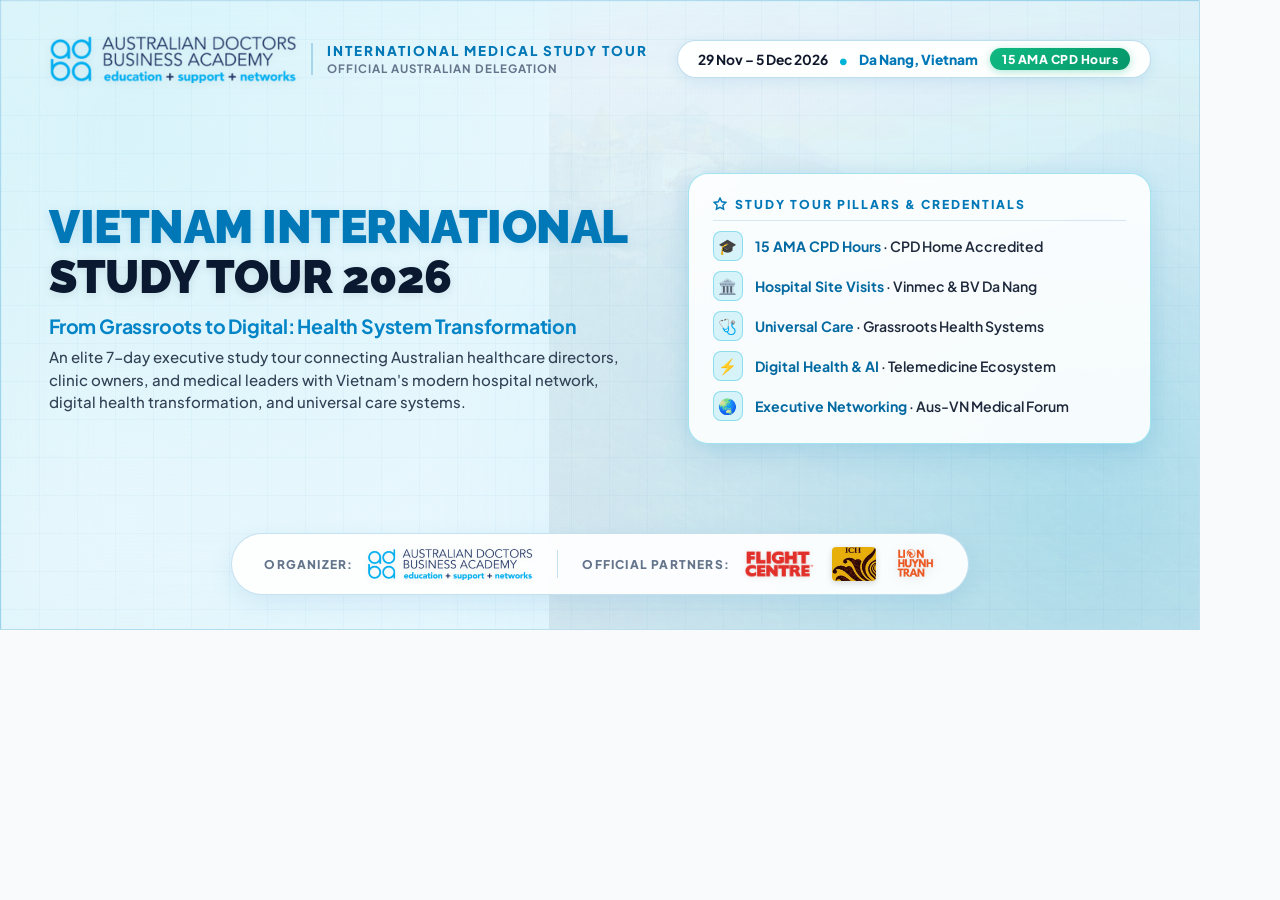
==== og-banner-option2-split.html @ 67b41bbf "feat(branding): add light medical luxury OG banner and assign social share metadata" ====
<!DOCTYPE html>
<html lang="en">
<head>
  <meta charset="UTF-8">
  <title>OG Banner Option 2 - Split 2-Column Layout | Vietnam International Study Tour 2026</title>
  <link rel="preconnect" href="https://fonts.googleapis.com">
  <link rel="preconnect" href="https://fonts.gstatic.com" crossorigin>
  <link href="https://fonts.googleapis.com/css2?family=Plus+Jakarta+Sans:wght@400;500;600;700;800;900&family=Raleway:wght@700;800;900&display=swap" rel="stylesheet">
  <style>
    * {
      margin: 0;
      padding: 0;
      box-sizing: border-box;
    }
    body {
      width: 1200px;
      height: 630px;
      overflow: hidden;
      background: #f8fafc;
      font-family: 'Plus Jakarta Sans', -apple-system, BlinkMacSystemFont, "Segoe UI", Roboto, sans-serif;
      display: flex;
      align-items: center;
      justify-content: center;
    }
    .og-container {
      width: 1200px;
      height: 630px;
      position: relative;
      background: 
        radial-gradient(circle at 10% 20%, rgba(202, 240, 248, 0.70) 0%, transparent 60%),
        radial-gradient(circle at 90% 80%, rgba(0, 180, 216, 0.20) 0%, transparent 55%),
        radial-gradient(circle at 50% 40%, rgba(240, 249, 255, 0.85) 0%, transparent 100%),
        linear-gradient(135deg, #ffffff 0%, #f0f9ff 50%, #e0f2fe 100%);
      display: flex;
      flex-direction: column;
      justify-content: space-between;
      padding: 34px 48px;
      border: 1.5px solid rgba(0, 119, 182, 0.20);
      box-shadow: inset 0 0 100px rgba(202, 240, 248, 0.45);
    }
    /* Subtle medical architectural grid overlay */
    .og-container::before {
      content: "";
      position: absolute;
      inset: 0;
      background-image: linear-gradient(rgba(0, 119, 182, 0.04) 1px, transparent 1px),
                        linear-gradient(90deg, rgba(0, 119, 182, 0.04) 1px, transparent 1px);
      background-size: 38px 38px;
      opacity: 0.85;
      pointer-events: none;
    }
    /* Subtle watermark background of hero image */
    .og-bg-watermark {
      position: absolute;
      right: 0;
      bottom: 0;
      width: 650px;
      height: 100%;
      background: url('assets/images/hero-banner.webp') right center/cover no-repeat;
      opacity: 0.07;
      mix-blend-mode: multiply;
      pointer-events: none;
    }

    /* ==========================================================================
       TOP BAR (NO WRAP - CRISP LIGHT MEDICAL THEME)
       ========================================================================== */
    .og-top-bar {
      display: flex;
      align-items: center;
      justify-content: space-between;
      width: 100%;
      z-index: 2;
      gap: 16px;
      flex-wrap: nowrap;
    }
    .og-brand-group {
      display: flex;
      align-items: center;
      gap: 14px;
      flex-shrink: 0;
      white-space: nowrap;
    }
    .og-brand-logo {
      height: 48px;
      width: auto;
      object-fit: contain;
      filter: drop-shadow(0 2px 4px rgba(0, 0, 0, 0.08));
    }
    .og-series-divider {
      width: 1.5px;
      height: 32px;
      background: rgba(0, 119, 182, 0.25);
    }
    .og-series-badge {
      display: flex;
      flex-direction: column;
      gap: 2px;
      white-space: nowrap;
    }
    .og-series-tag {
      font-size: 0.84rem;
      font-weight: 800;
      color: #0077b6;
      letter-spacing: 2px;
      text-transform: uppercase;
      white-space: nowrap;
    }
    .og-series-sub {
      font-size: 0.72rem;
      font-weight: 700;
      color: #64748b;
      letter-spacing: 1px;
      text-transform: uppercase;
      white-space: nowrap;
    }

    /* TOP RIGHT DATE & CPD BADGE (100% SINGLE LINE) */
    .og-date-badge {
      display: inline-flex;
      align-items: center;
      gap: 10px;
      background: rgba(255, 255, 255, 0.95);
      backdrop-filter: blur(14px);
      -webkit-backdrop-filter: blur(14px);
      border: 1.5px solid rgba(0, 119, 182, 0.25);
      border-radius: 40px;
      padding: 7px 20px;
      font-size: 0.86rem;
      font-weight: 700;
      color: #0f172a;
      white-space: nowrap;
      flex-shrink: 0;
      box-shadow: 0 4px 14px rgba(0, 119, 182, 0.10);
    }
    .og-date-badge span {
      white-space: nowrap;
    }
    .og-date-badge .bullet {
      color: #00b4d8;
      font-weight: 800;
      font-size: 0.95rem;
    }
    .og-date-badge .venue {
      color: #0077b6;
      font-weight: 800;
      white-space: nowrap;
    }
    .og-date-badge .cpd-pill {
      background: linear-gradient(135deg, #10b981 0%, #059669 100%);
      color: #ffffff;
      padding: 3px 12px;
      border-radius: 20px;
      font-size: 0.76rem;
      font-weight: 800;
      letter-spacing: 0.5px;
      white-space: nowrap;
      margin-left: 2px;
      display: inline-flex;
      align-items: center;
      box-shadow: 0 2px 8px rgba(16, 185, 129, 0.35);
    }

    /* ==========================================================================
       MAIN CONTENT GRID (LEFT HERO / RIGHT HIGHLIGHTS CARD)
       ========================================================================== */
    .og-main-grid {
      display: grid;
      grid-template-columns: 1.30fr 1fr;
      gap: 36px;
      align-items: center;
      margin: 8px 0;
      z-index: 2;
    }

    /* LEFT HERO INFO */
    .og-left-content {
      display: flex;
      flex-direction: column;
      text-align: left;
    }
    .og-title {
      font-family: 'Raleway', sans-serif;
      font-size: 2.85rem;
      font-weight: 900;
      line-height: 1.1;
      letter-spacing: -0.5px;
      margin-bottom: 12px;
      text-transform: uppercase;
    }
    .og-title .line-blue {
      color: #0077b6;
      text-shadow: 0 2px 10px rgba(0, 119, 182, 0.15);
      display: block;
    }
    .og-title .line-dark {
      color: #0a192f;
      text-shadow: 0 2px 10px rgba(10, 25, 47, 0.10);
      display: block;
    }
    .og-subtitle {
      font-size: 1.22rem;
      font-weight: 700;
      color: #0284c7;
      margin-bottom: 8px;
      letter-spacing: -0.2px;
    }
    .og-desc {
      font-size: 0.94rem;
      line-height: 1.5;
      font-weight: 500;
      color: #334155;
      max-width: 96%;
    }

    /* RIGHT HIGHLIGHTS CARD (Medical Pure Glassmorphism) */
    .og-right-card {
      background: rgba(255, 255, 255, 0.88);
      border: 1.5px solid rgba(0, 180, 216, 0.35);
      border-radius: 20px;
      padding: 22px 24px;
      backdrop-filter: blur(16px);
      -webkit-backdrop-filter: blur(16px);
      box-shadow: 0 12px 30px rgba(0, 119, 182, 0.12), 0 0 20px rgba(0, 180, 216, 0.08);
      display: flex;
      flex-direction: column;
      gap: 10px;
    }
    .og-card-header {
      font-size: 0.76rem;
      font-weight: 800;
      color: #0077b6;
      text-transform: uppercase;
      letter-spacing: 2px;
      border-bottom: 1.5px solid rgba(0, 119, 182, 0.15);
      padding-bottom: 8px;
      display: flex;
      align-items: center;
      gap: 8px;
    }
    .og-card-item {
      display: flex;
      align-items: center;
      gap: 12px;
      font-size: 0.88rem;
      font-weight: 600;
      color: #1e293b;
    }
    .og-card-icon {
      width: 30px;
      height: 30px;
      border-radius: 8px;
      background: rgba(0, 180, 216, 0.14);
      border: 1px solid rgba(0, 180, 216, 0.35);
      display: flex;
      align-items: center;
      justify-content: center;
      font-size: 0.95rem;
      flex-shrink: 0;
    }
    .og-card-item strong {
      color: #0369a1;
    }

    /* ==========================================================================
       BOTTOM BAR: CENTERED ORGANIZER & PARTNERS CAPSULE (TÁCH NỀN HOÀN TOÀN)
       ========================================================================== */
    .og-bottom-wrapper {
      display: flex;
      justify-content: center;
      align-items: center;
      width: 100%;
      z-index: 2;
    }
    .og-organizers {
      display: inline-flex;
      align-items: center;
      justify-content: center;
      gap: 24px;
      background: rgba(255, 255, 255, 0.92);
      border: 1.5px solid rgba(0, 119, 182, 0.22);
      padding: 9px 32px;
      border-radius: 50px;
      backdrop-filter: blur(14px);
      -webkit-backdrop-filter: blur(14px);
      box-shadow: 0 8px 24px rgba(0, 119, 182, 0.10);
    }
    .og-org-item {
      display: flex;
      align-items: center;
      gap: 14px;
    }
    .og-org-label {
      font-size: 0.75rem;
      font-weight: 800;
      color: #64748b;
      text-transform: uppercase;
      letter-spacing: 1.2px;
      white-space: nowrap;
    }
    
    /* Logos directly integrated without clumsy white boxes */
    .og-adba-bottom-logo {
      height: 32px;
      width: auto;
      object-fit: contain;
      filter: drop-shadow(0 1px 3px rgba(0, 0, 0, 0.08));
    }

    .og-partners-group {
      display: flex;
      align-items: center;
      gap: 18px;
    }
    .og-partner-flightcentre {
      height: 30px;
      width: auto;
      object-fit: contain;
      filter: drop-shadow(0 1px 3px rgba(0, 0, 0, 0.08));
    }
    .og-partner-ich {
      height: 34px;
      width: auto;
      object-fit: contain;
      border-radius: 4px;
      box-shadow: 0 2px 6px rgba(0, 0, 0, 0.15);
    }
    .og-partner-lion {
      height: 42px;
      width: auto;
      object-fit: contain;
      filter: drop-shadow(0 2px 6px rgba(0, 0, 0, 0.10));
    }

    .og-org-divider {
      width: 1.5px;
      height: 28px;
      background: rgba(0, 119, 182, 0.22);
    }
  </style>
</head>
<body>
  <div class="og-container">
    <div class="og-bg-watermark"></div>
    
    <!-- TOP BAR (CLEAN SINGLE LINE ON LIGHT THEME) -->
    <div class="og-top-bar">
      <div class="og-brand-group">
        <img src="assets/images/adba-logo.png" alt="ADBA Logo" class="og-brand-logo">
        <div class="og-series-divider"></div>
        <div class="og-series-badge">
          <span class="og-series-tag">International Medical Study Tour</span>
          <span class="og-series-sub">Official Australian Delegation</span>
        </div>
      </div>
      <div class="og-date-badge">
        <span>29 Nov – 5 Dec 2026</span>
        <span class="bullet">•</span>
        <span class="venue">Da Nang, Vietnam</span>
        <span class="cpd-pill">15 AMA CPD Hours</span>
      </div>
    </div>

    <!-- MAIN GRID (LEFT: TITLE & INFO | RIGHT: HIGHLIGHTS CARD) -->
    <div class="og-main-grid">
      <div class="og-left-content">
        <h1 class="og-title">
          <span class="line-blue">VIETNAM INTERNATIONAL</span>
          <span class="line-dark">STUDY TOUR 2026</span>
        </h1>
        <div class="og-subtitle">
          From Grassroots to Digital: Health System Transformation
        </div>
        <p class="og-desc">
          An elite 7-day executive study tour connecting Australian healthcare directors, clinic owners, and medical leaders with Vietnam's modern hospital network, digital health transformation, and universal care systems.
        </p>
      </div>

      <div class="og-right-card">
        <div class="og-card-header">
          <svg width="14" height="14" viewBox="0 0 24 24" fill="none" stroke="currentColor" stroke-width="2.5"><polygon points="12 2 15.09 8.26 22 9.27 17 14.14 18.18 21.02 12 17.77 5.82 21.02 7 14.14 2 9.27 8.91 8.26 12 2"/></svg>
          Study Tour Pillars & Credentials
        </div>
        <div class="og-card-item">
          <div class="og-card-icon">🎓</div>
          <span><strong>15 AMA CPD Hours</strong> · CPD Home Accredited</span>
        </div>
        <div class="og-card-item">
          <div class="og-card-icon">🏛️</div>
          <span><strong>Hospital Site Visits</strong> · Vinmec & BV Da Nang</span>
        </div>
        <div class="og-card-item">
          <div class="og-card-icon">🩺</div>
          <span><strong>Universal Care</strong> · Grassroots Health Systems</span>
        </div>
        <div class="og-card-item">
          <div class="og-card-icon">⚡</div>
          <span><strong>Digital Health & AI</strong> · Telemedicine Ecosystem</span>
        </div>
        <div class="og-card-item">
          <div class="og-card-icon">🌏</div>
          <span><strong>Executive Networking</strong> · Aus-VN Medical Forum</span>
        </div>
      </div>
    </div>

    <!-- BOTTOM BAR: CENTERED ORGANIZER & PARTNERS CAPSULE (TÁCH NỀN) -->
    <div class="og-bottom-wrapper">
      <div class="og-organizers">
        <div class="og-org-item">
          <span class="og-org-label">Organizer:</span>
          <img src="assets/images/adba-logo.png" alt="Australian Doctors Business Academy" class="og-adba-bottom-logo">
        </div>

        <div class="og-org-divider"></div>

        <div class="og-org-item">
          <span class="og-org-label">Official Partners:</span>
          <div class="og-partners-group">
            <img src="assets/images/partners/flight-centre.png" alt="Flight Centre" class="og-partner-flightcentre">
            <img src="assets/images/partners/ich-heritage.jpg" alt="Indochina Heritage" class="og-partner-ich">
            <img src="assets/images/partners/lion-huynh-tran.png" alt="Lion Huynh Tran" class="og-partner-lion">
          </div>
        </div>
      </div>
    </div>

  </div>
</body>
</html>
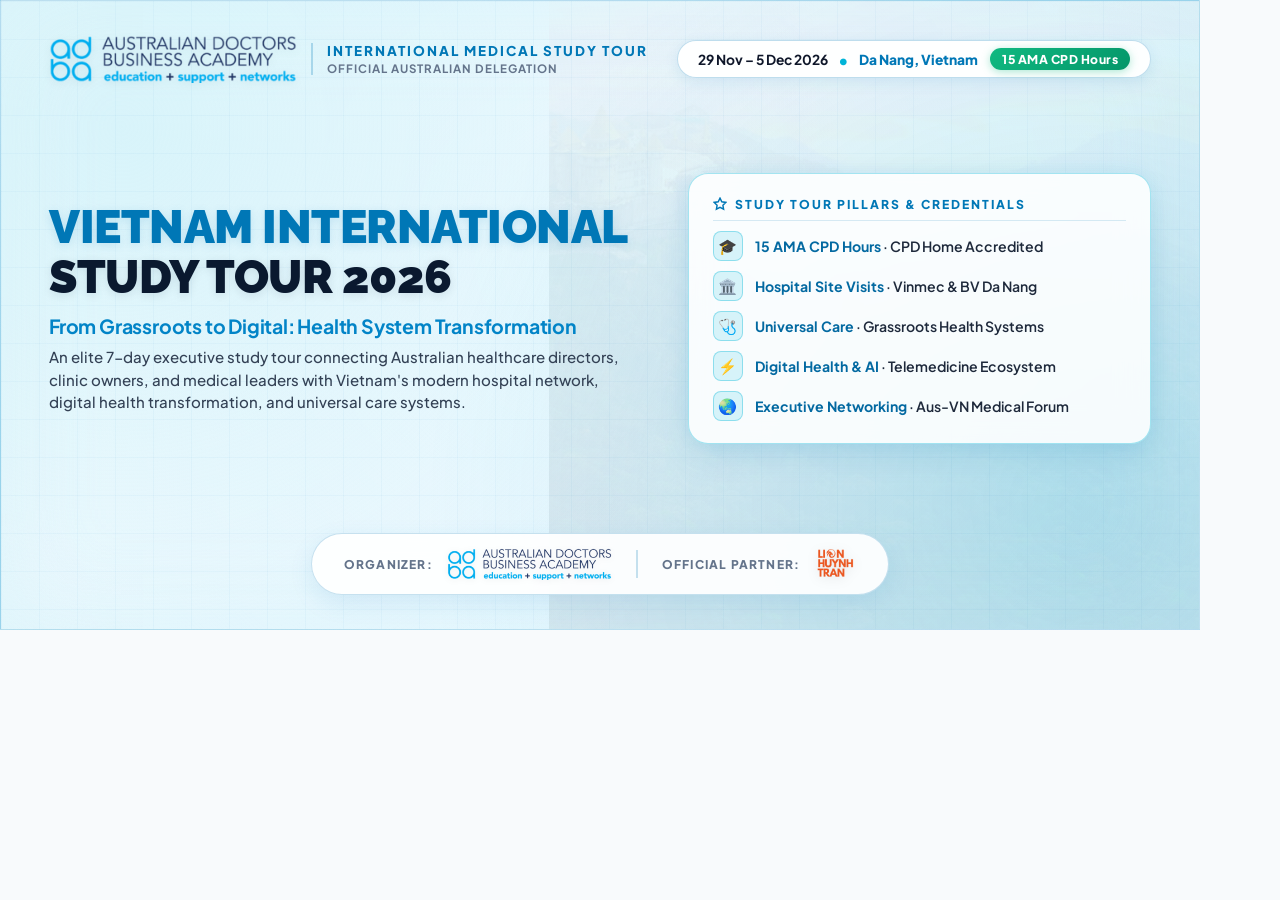
==== commit ed6add6e: "feat: update official ADBA speakers, responsive mobile UI, and partner branding" ====
--- a/og-banner-option2-split.html
+++ b/og-banner-option2-split.html
@@ -415,10 +415,8 @@
         <div class="og-org-divider"></div>
 
         <div class="og-org-item">
-          <span class="og-org-label">Official Partners:</span>
+          <span class="og-org-label">Official Partner:</span>
           <div class="og-partners-group">
-            <img src="assets/images/partners/flight-centre.png" alt="Flight Centre" class="og-partner-flightcentre">
-            <img src="assets/images/partners/ich-heritage.jpg" alt="Indochina Heritage" class="og-partner-ich">
             <img src="assets/images/partners/lion-huynh-tran.png" alt="Lion Huynh Tran" class="og-partner-lion">
           </div>
         </div>
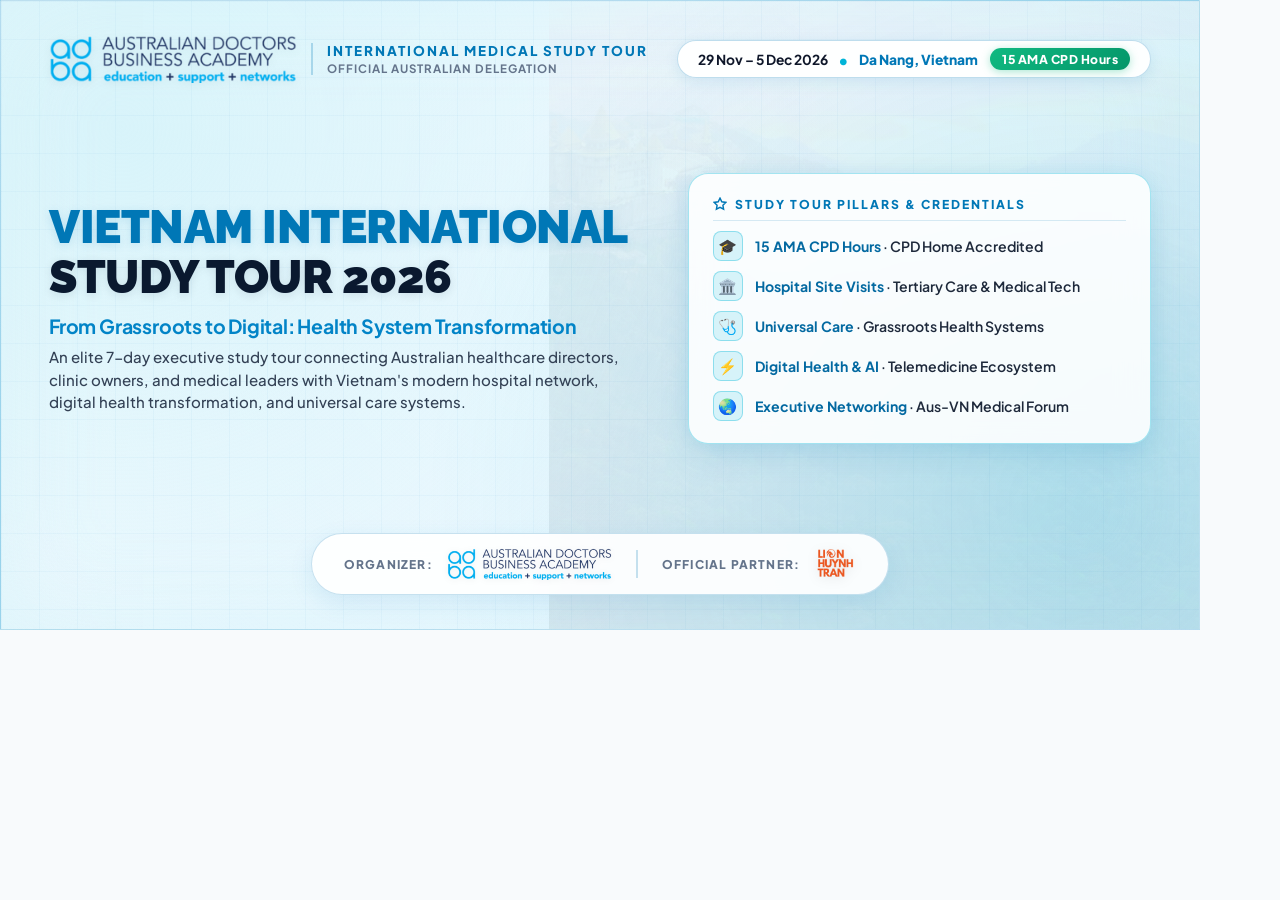
==== commit 7c0257e9: "feat(registration): optimize registration forms for VN delegates and eliminate hospital-specific ref" ====
--- a/og-banner-option2-split.html
+++ b/og-banner-option2-split.html
@@ -387,7 +387,7 @@
         </div>
         <div class="og-card-item">
           <div class="og-card-icon">🏛️</div>
-          <span><strong>Hospital Site Visits</strong> · Vinmec & BV Da Nang</span>
+          <span><strong>Hospital Site Visits</strong> · Tertiary Care & Medical Tech</span>
         </div>
         <div class="og-card-item">
           <div class="og-card-icon">🩺</div>
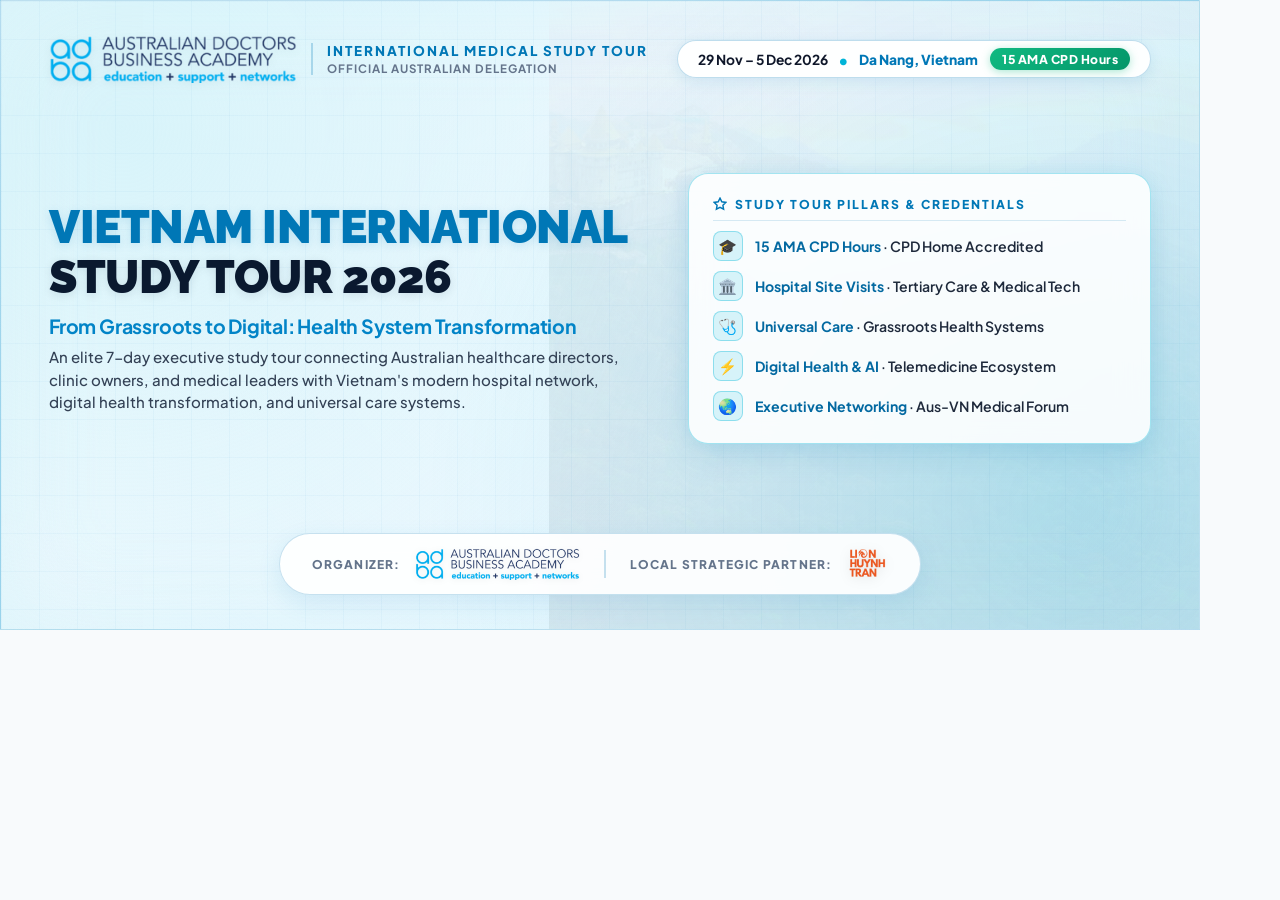
==== commit 80c55f98: "fix(hero): update invitation format, program button, and partner label" ====
--- a/og-banner-option2-split.html
+++ b/og-banner-option2-split.html
@@ -415,7 +415,7 @@
         <div class="og-org-divider"></div>
 
         <div class="og-org-item">
-          <span class="og-org-label">Official Partner:</span>
+          <span class="og-org-label">Local Strategic Partner:</span>
           <div class="og-partners-group">
             <img src="assets/images/partners/lion-huynh-tran.png" alt="Lion Huynh Tran" class="og-partner-lion">
           </div>
